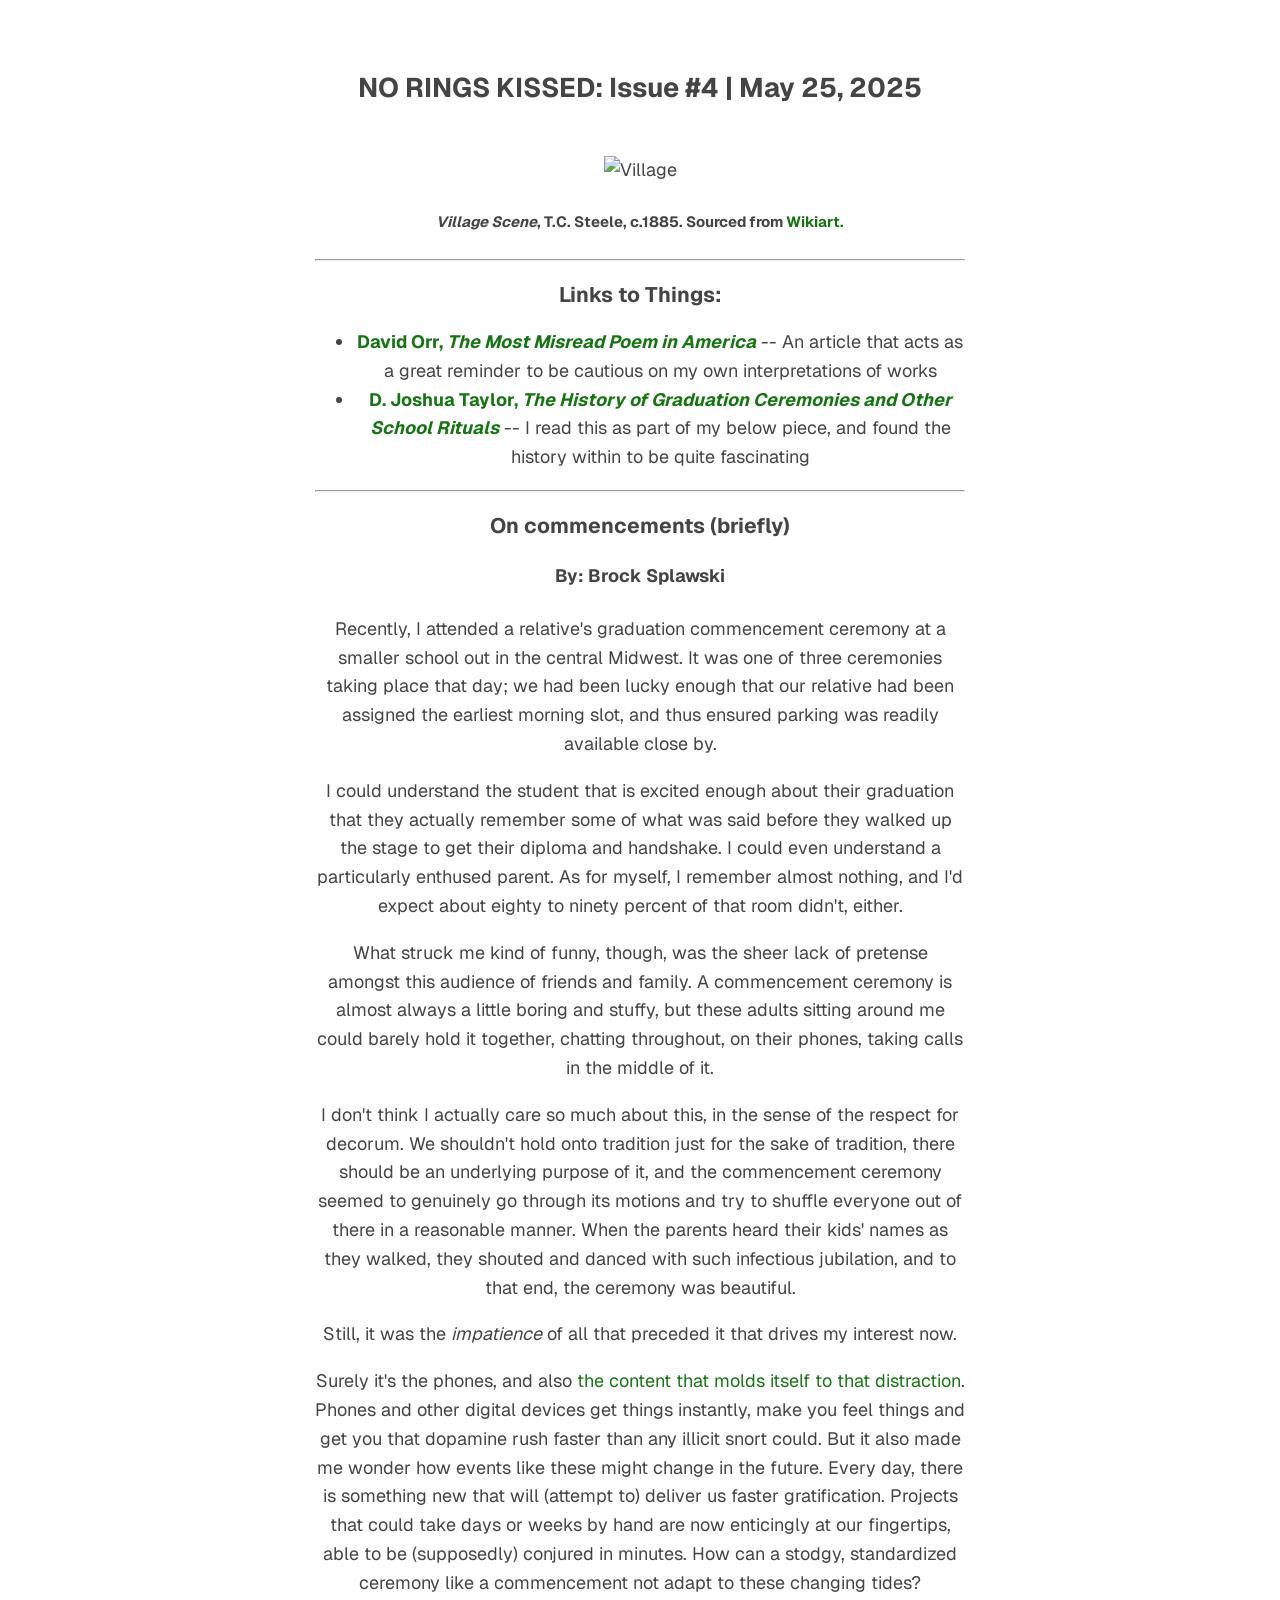
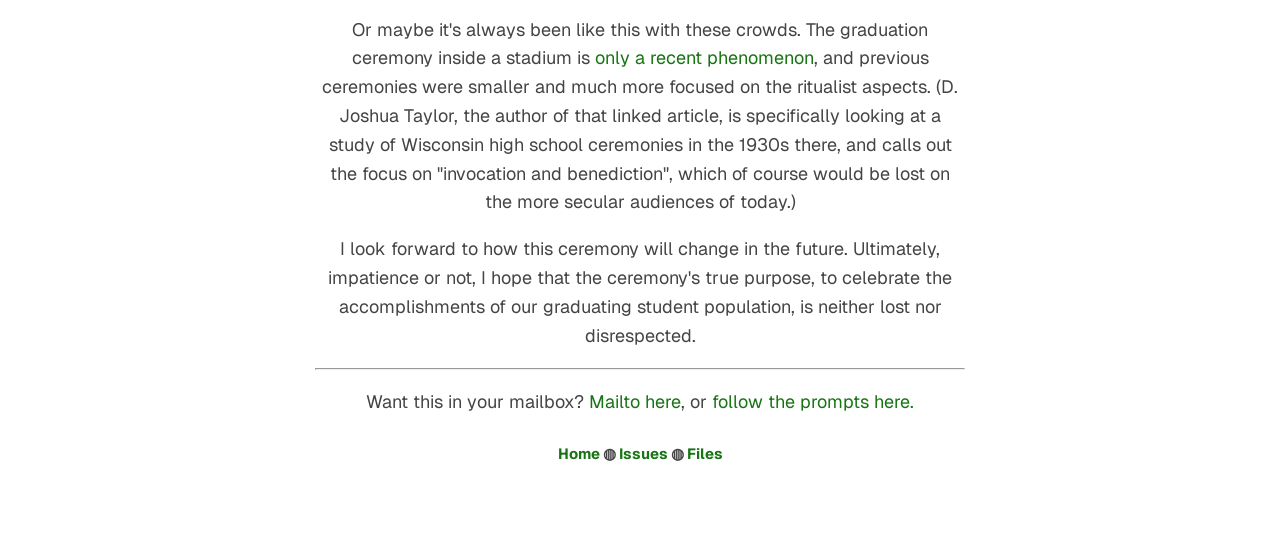
==== issue4.html @ 4fd165ee "Update issue4.html" ====
<!DOCTYPE html>
<html>
    <head>
        <link href='https://fonts.googleapis.com/css?family=Geist' rel='stylesheet'>
        <meta charset="utf-8">
        <meta name="viewport"
        content="width=device-width, initial-scale=1">
        <title>bit paraiso</title>
        <style type="text/css">
            body{margin:40px auto;max-width:650px;line-height:1.6;font-size:18px;color:#444;padding: 10px; font-family: 'Geist', sans-serif;text-align: center;}h1,h2,h3{line-height:1.2}
            a:link {
  color: #167412;
  background-color: transparent;
  text-decoration: none;
}
        </style>
    </head>
    <body>
        <h2>NO RINGS KISSED: Issue #4 | May 25, 2025</h2>
        <br>
        <img src="pictures/village.jpg" alt="Village">
        <h5><em>Village Scene</em>, T.C. Steele, c.1885. Sourced from <a href=https://www.wikiart.org/en/t-c-steele/village-scene-1>Wikiart.</a></h5>
        <hr>
        <h3>Links to Things:</h3>
        <ul>
            <li><a href=https://www.theparisreview.org/blog/2015/09/11/the-most-misread-poem-in-america><strong>David Orr, <em>The Most Misread Poem in America</em></strong></a> -- An article that acts as a great reminder to be cautious on my own interpretations of works</li>
            <li><a href=https://daily.jstor.org/the-history-of-graduation-ceremonies-and-other-school-rituals-of-our-ancestors/><strong>D. Joshua Taylor, <em>The History of Graduation Ceremonies and Other School Rituals</em></strong></a> -- I read this as part of my below piece, and found the history within to be quite fascinating</li>
        </ul>
        <hr>
        <h3>On commencements (briefly)</h3>
        <h4>By: Brock Splawski</h4>
        
        <p>Recently, I attended a relative's graduation commencement ceremony at a smaller school out in the central Midwest. It was one of three ceremonies taking place that day; we had been lucky enough that our relative had been assigned the earliest morning slot, and thus ensured parking was readily available close by.</p>

        <p>I could understand the student that is excited enough about their graduation that they actually remember some of what was said before they walked up the stage to get their diploma and handshake. I could even understand a particularly enthused parent. As for myself, I remember almost nothing, and I'd expect about eighty to ninety percent of that room didn't, either.</p>

        <p>What struck me kind of funny, though, was the sheer lack of pretense amongst this audience of friends and family. A commencement ceremony is almost always a little boring and stuffy, but these adults sitting around me could barely hold it together, chatting throughout, on their phones, taking calls in the middle of it.</p>

        <p>I don't think I actually care so much about this, in the sense of the respect for decorum. We shouldn't hold onto tradition just for the sake of tradition, there should be an underlying purpose of it, and the commencement ceremony seemed to genuinely go through its motions and try to shuffle everyone out of there in a reasonable manner. When the parents heard their kids' names as they walked, they shouted and danced with such infectious jubilation, and to that end, the ceremony was beautiful.</p>
        
        <p>Still, it was the <em>impatience</em> of all that preceded it that drives my interest now.</p>

        <p>Surely it's the phones, and also <a href="https://www.nplusonemag.com/issue-49/essays/casual-viewing/">the content that molds itself to that distraction</a>. Phones and other digital devices get things instantly, make you feel things and get you that dopamine rush faster than any illicit snort could. But it also made me wonder how events like these might change in the future. Every day, there is something new that will (attempt to) deliver us faster gratification. Projects that could take days or weeks by hand are now enticingly at our fingertips, able to be (supposedly) conjured in minutes. How can a stodgy, standardized ceremony like a commencement not adapt to these changing tides?</p>

        <p>Or maybe it's always been like this with these crowds. The graduation ceremony inside a stadium is <a href="https://daily.jstor.org/the-history-of-graduation-ceremonies-and-other-school-rituals-of-our-ancestors/">only a recent phenomenon</a>, and previous ceremonies were smaller and much more focused on the ritualist aspects. (D. Joshua Taylor, the author of that linked article, is specifically looking at a study of Wisconsin high school ceremonies in the 1930s there, and calls out the focus on "invocation and benediction", which of course would be lost on the more secular audiences of today.)</p>

        <p>I look forward to how this ceremony will change in the future. Ultimately, impatience or not, I hope that the ceremony's true purpose, to celebrate the accomplishments of our graduating student population, is neither lost nor disrespected.</p>
        <hr>
        <p>Want this in your mailbox? <a href="mailto:noringskissed@proton.me?subject=New Signup&body=Email address: %0D%0AName a song that reminds you of childhood, and why (this is to prove you're not a bot):">Mailto here</a>, or <a href=email.html>follow the prompts here.</a></p>
        <h5><a href=index.html>Home</a> &#x25CD <a href=issues.html>Issues</a> &#x25CD <a href=files.html>Files</a></h5>
    </body>
</html>
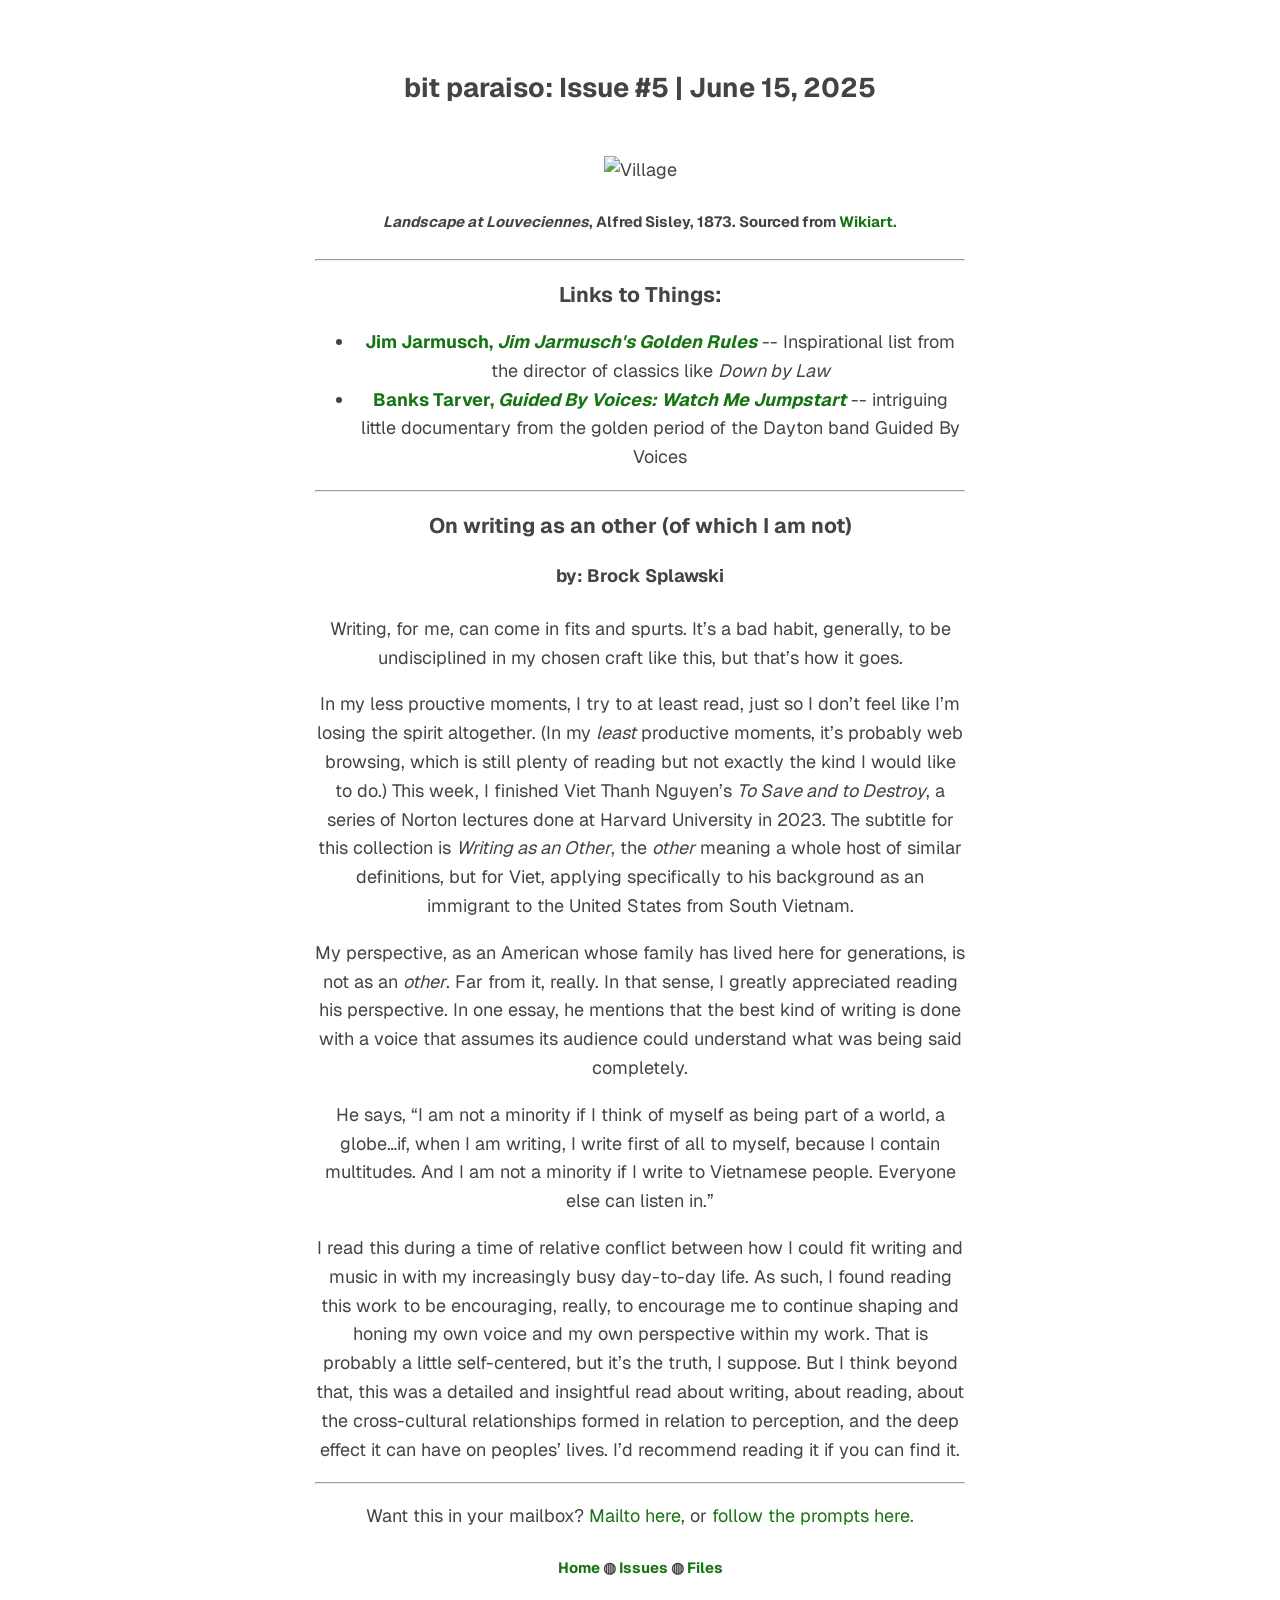
==== commit b1abf346: "Update issue4.html" ====
--- a/issue4.html
+++ b/issue4.html
@@ -16,35 +16,24 @@
         </style>
     </head>
     <body>
-        <h2>NO RINGS KISSED: Issue #4 | May 25, 2025</h2>
+        <h2>bit paraiso: Issue #5 | June 15, 2025</h2>
         <br>
         <img src="pictures/village.jpg" alt="Village">
-        <h5><em>Village Scene</em>, T.C. Steele, c.1885. Sourced from <a href=https://www.wikiart.org/en/t-c-steele/village-scene-1>Wikiart.</a></h5>
+        <h5><em>Landscape at Louveciennes</em>, Alfred Sisley, 1873. Sourced from <a href=https://www.wikiart.org/en/alfred-sisley/landscape-at-louveciennes>Wikiart.</a></h5>
         <hr>
         <h3>Links to Things:</h3>
         <ul>
-            <li><a href=https://www.theparisreview.org/blog/2015/09/11/the-most-misread-poem-in-america><strong>David Orr, <em>The Most Misread Poem in America</em></strong></a> -- An article that acts as a great reminder to be cautious on my own interpretations of works</li>
-            <li><a href=https://daily.jstor.org/the-history-of-graduation-ceremonies-and-other-school-rituals-of-our-ancestors/><strong>D. Joshua Taylor, <em>The History of Graduation Ceremonies and Other School Rituals</em></strong></a> -- I read this as part of my below piece, and found the history within to be quite fascinating</li>
+            <li><a href=https://web.archive.org/web/20090506115857/http://www.moviemaker.com/directing/article/jim_jarmusch_2972><strong>Jim Jarmusch, <em>Jim Jarmusch's Golden Rules</em></strong></a> -- Inspirational list from the director of classics like <i>Down by Law</i></li>
+            <li><a href=https://www.youtube.com/watch?v=u9f16ySHIeU><strong>Banks Tarver, <em>Guided By Voices: Watch Me Jumpstart</em></strong></a> -- intriguing little documentary from the golden period of the Dayton band Guided By Voices</li>
         </ul>
         <hr>
-        <h3>On commencements (briefly)</h3>
-        <h4>By: Brock Splawski</h4>
-        
-        <p>Recently, I attended a relative's graduation commencement ceremony at a smaller school out in the central Midwest. It was one of three ceremonies taking place that day; we had been lucky enough that our relative had been assigned the earliest morning slot, and thus ensured parking was readily available close by.</p>
-
-        <p>I could understand the student that is excited enough about their graduation that they actually remember some of what was said before they walked up the stage to get their diploma and handshake. I could even understand a particularly enthused parent. As for myself, I remember almost nothing, and I'd expect about eighty to ninety percent of that room didn't, either.</p>
-
-        <p>What struck me kind of funny, though, was the sheer lack of pretense amongst this audience of friends and family. A commencement ceremony is almost always a little boring and stuffy, but these adults sitting around me could barely hold it together, chatting throughout, on their phones, taking calls in the middle of it.</p>
-
-        <p>I don't think I actually care so much about this, in the sense of the respect for decorum. We shouldn't hold onto tradition just for the sake of tradition, there should be an underlying purpose of it, and the commencement ceremony seemed to genuinely go through its motions and try to shuffle everyone out of there in a reasonable manner. When the parents heard their kids' names as they walked, they shouted and danced with such infectious jubilation, and to that end, the ceremony was beautiful.</p>
-        
-        <p>Still, it was the <em>impatience</em> of all that preceded it that drives my interest now.</p>
-
-        <p>Surely it's the phones, and also <a href="https://www.nplusonemag.com/issue-49/essays/casual-viewing/">the content that molds itself to that distraction</a>. Phones and other digital devices get things instantly, make you feel things and get you that dopamine rush faster than any illicit snort could. But it also made me wonder how events like these might change in the future. Every day, there is something new that will (attempt to) deliver us faster gratification. Projects that could take days or weeks by hand are now enticingly at our fingertips, able to be (supposedly) conjured in minutes. How can a stodgy, standardized ceremony like a commencement not adapt to these changing tides?</p>
-
-        <p>Or maybe it's always been like this with these crowds. The graduation ceremony inside a stadium is <a href="https://daily.jstor.org/the-history-of-graduation-ceremonies-and-other-school-rituals-of-our-ancestors/">only a recent phenomenon</a>, and previous ceremonies were smaller and much more focused on the ritualist aspects. (D. Joshua Taylor, the author of that linked article, is specifically looking at a study of Wisconsin high school ceremonies in the 1930s there, and calls out the focus on "invocation and benediction", which of course would be lost on the more secular audiences of today.)</p>
-
-        <p>I look forward to how this ceremony will change in the future. Ultimately, impatience or not, I hope that the ceremony's true purpose, to celebrate the accomplishments of our graduating student population, is neither lost nor disrespected.</p>
+<h3 id="on-writing-as-an-other-of-which-i-am-not">On writing as an other (of which I am not)</h3>
+<h4 id="by-brock-splawski">by: Brock Splawski</h4>
+<p>Writing, for me, can come in fits and spurts. It’s a bad habit, generally, to be undisciplined in my chosen craft like this, but that’s how it goes.</p>
+<p>In my less prouctive moments, I try to at least read, just so I don’t feel like I’m losing the spirit altogether. (In my <em>least</em> productive moments, it’s probably web browsing, which is still plenty of reading but not exactly the kind I would like to do.) This week, I finished Viet Thanh Nguyen’s <em>To Save and to Destroy</em>, a series of Norton lectures done at Harvard University in 2023. The subtitle for this collection is <em>Writing as an Other</em>, the <em>other</em> meaning a whole host of similar definitions, but for Viet, applying specifically to his background as an immigrant to the United States from South Vietnam.</p>
+<p>My perspective, as an American whose family has lived here for generations, is not as an <em>other</em>. Far from it, really. In that sense, I greatly appreciated reading his perspective. In one essay, he mentions that the best kind of writing is done with a voice that assumes its audience could understand what was being said completely.</p>
+<p>He says, “I am not a minority if I think of myself as being part of a world, a globe…if, when I am writing, I write first of all to myself, because I contain multitudes. And I am not a minority if I write to Vietnamese people. Everyone else can listen in.”</p>
+<p>I read this during a time of relative conflict between how I could fit writing and music in with my increasingly busy day-to-day life. As such, I found reading this work to be encouraging, really, to encourage me to continue shaping and honing my own voice and my own perspective within my work. That is probably a little self-centered, but it’s the truth, I suppose. But I think beyond that, this was a detailed and insightful read about writing, about reading, about the cross-cultural relationships formed in relation to perception, and the deep effect it can have on peoples’ lives. I’d recommend reading it if you can find it.</p>
         <hr>
         <p>Want this in your mailbox? <a href="mailto:noringskissed@proton.me?subject=New Signup&body=Email address: %0D%0AName a song that reminds you of childhood, and why (this is to prove you're not a bot):">Mailto here</a>, or <a href=email.html>follow the prompts here.</a></p>
         <h5><a href=index.html>Home</a> &#x25CD <a href=issues.html>Issues</a> &#x25CD <a href=files.html>Files</a></h5>
